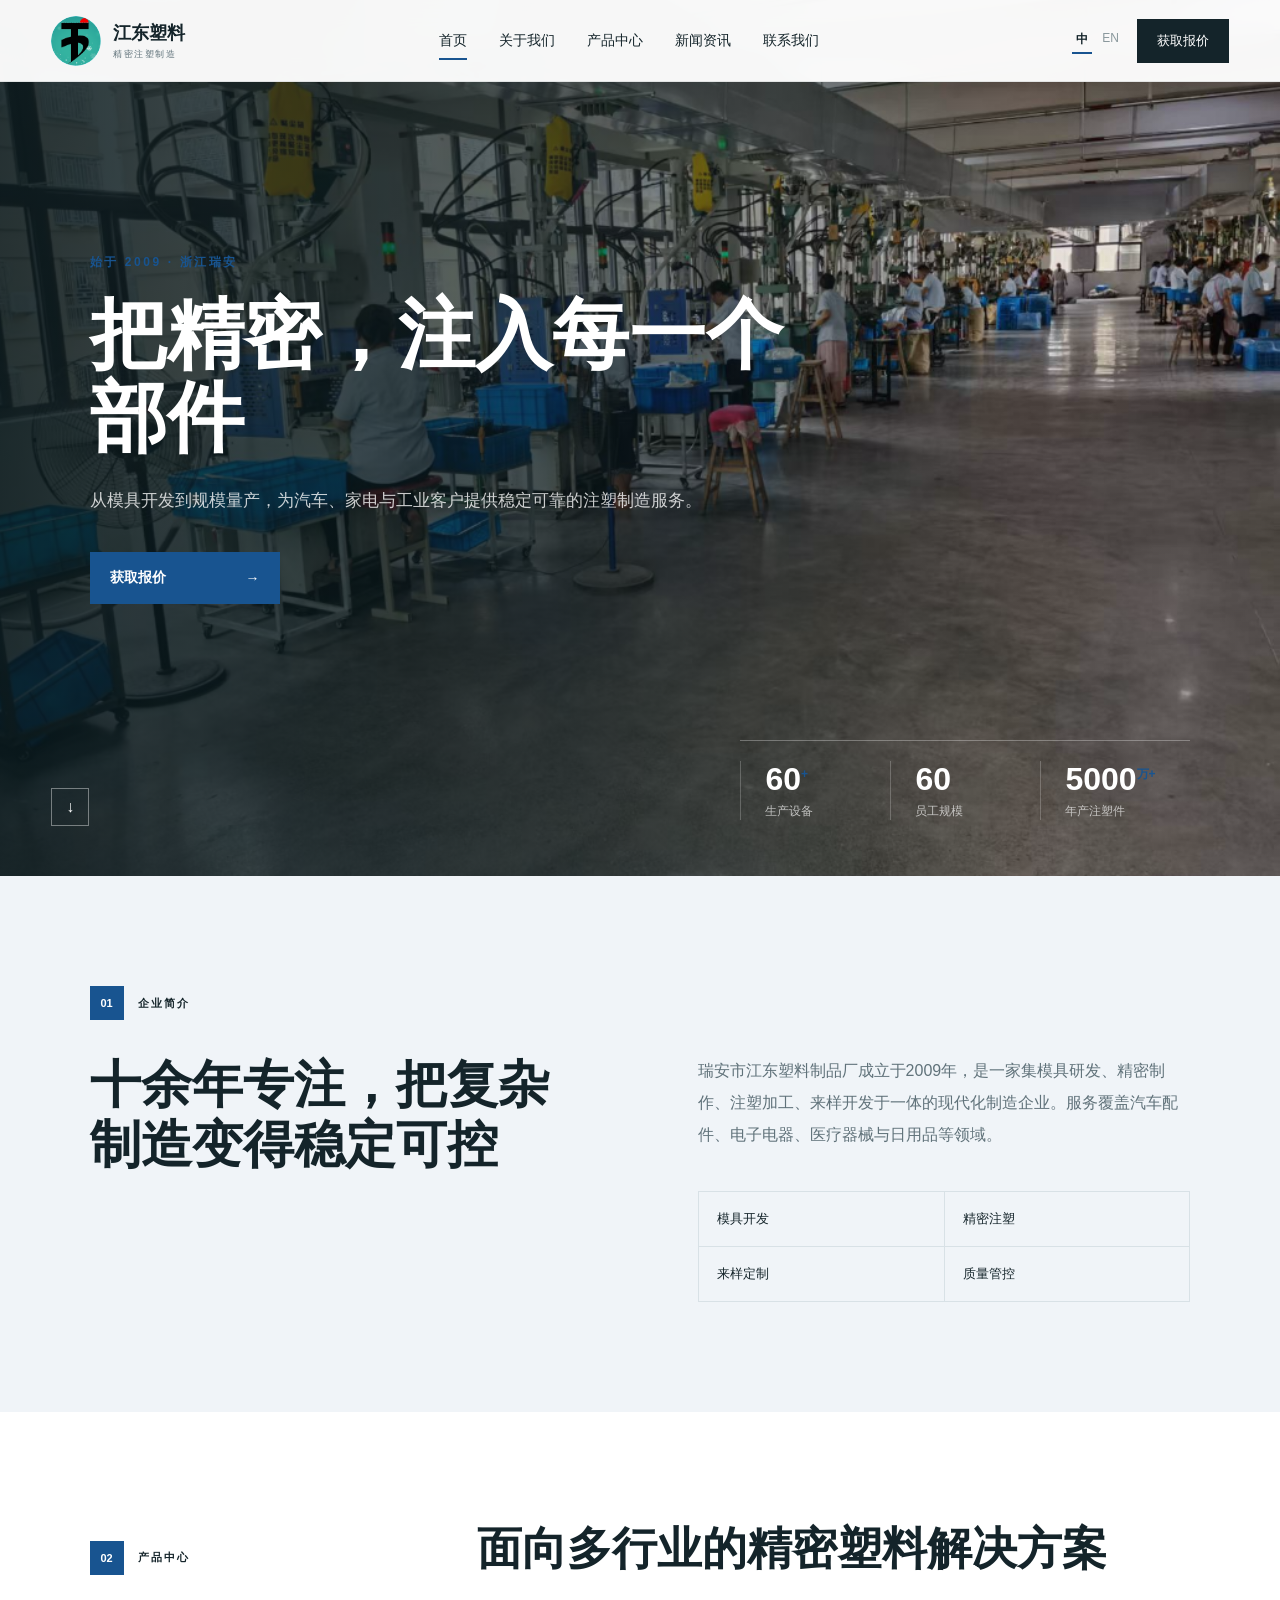
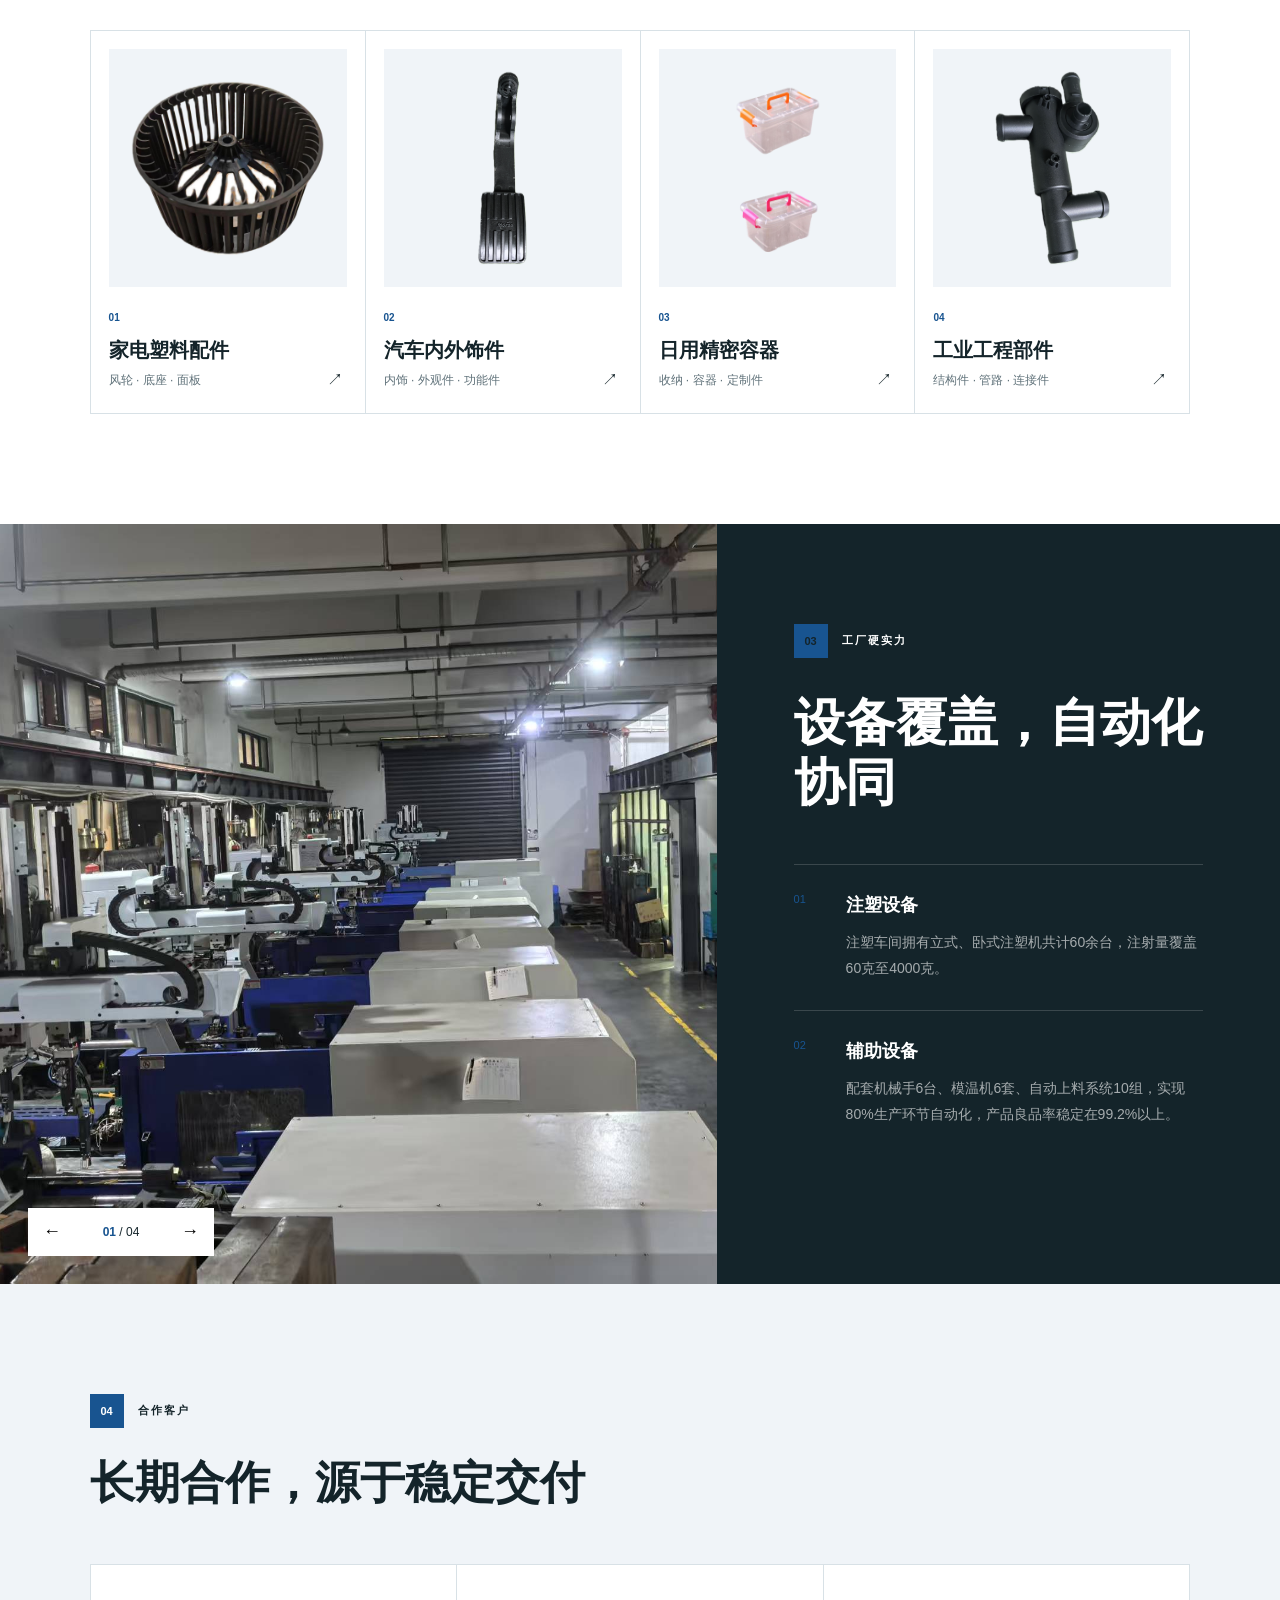
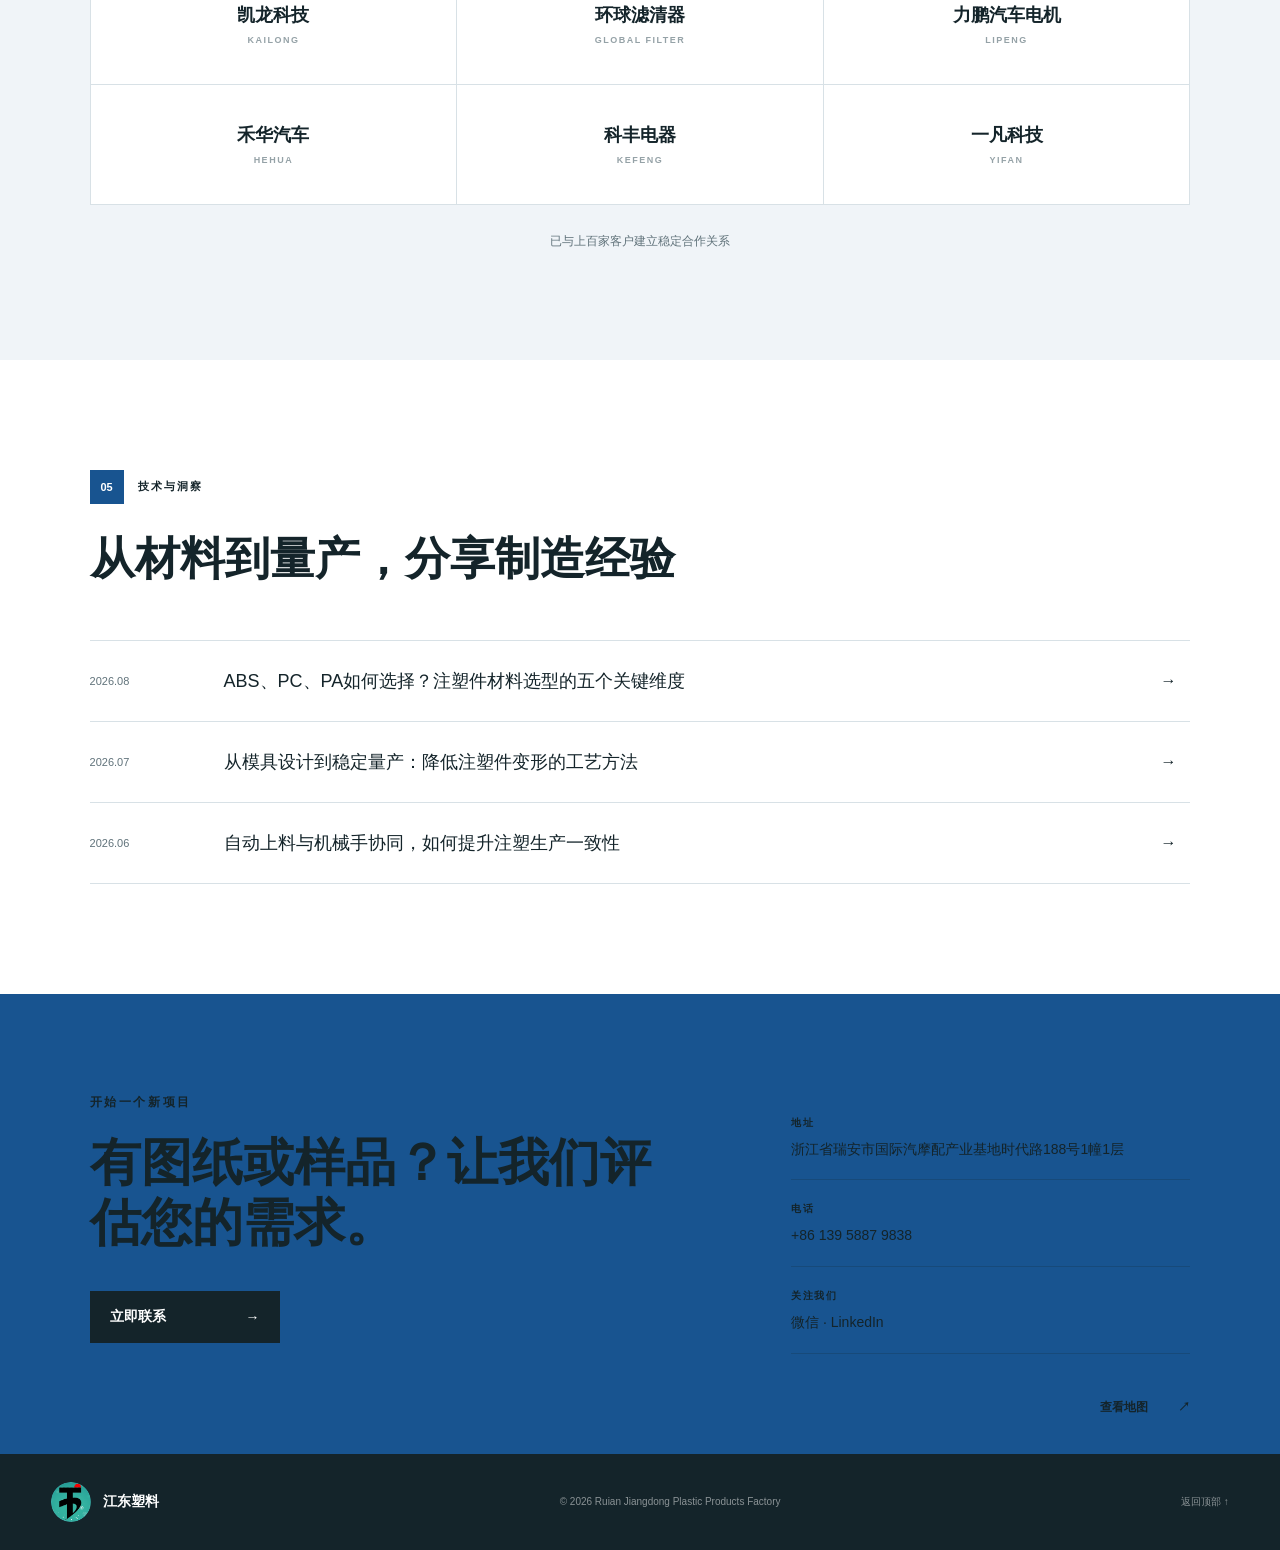
==== index.html @ 22dd4976 "chore: initialize jiangdong plastics site" ====
<!doctype html>
<html lang="zh-CN">
<head>
  <meta charset="UTF-8">
  <meta name="viewport" content="width=device-width, initial-scale=1.0">
  <meta name="description" content="瑞安市江东塑料制品厂专注精密注塑加工、模具开发与塑料制品制造，拥有60余台注塑设备，年产能5000万件以上。">
  <title>瑞安市江东塑料制品厂 | 精密注塑制造</title>
  <link rel="stylesheet" href="styles.css">
</head>
<body>
  <header class="site-header" id="top">
    <a class="brand" href="index.html" aria-label="江东塑料首页">
      <span class="brand-mark">JD</span>
      <span class="brand-name"><strong data-zh="江东塑料" data-en="JIANGDONG PLASTICS">江东塑料</strong><small data-zh="精密注塑制造" data-en="PRECISION INJECTION MOLDING">精密注塑制造</small></span>
    </a>
    <nav class="main-nav" id="mainNav" aria-label="主导航">
      <a href="index.html" class="active" data-zh="首页" data-en="Home">首页</a>
      <a href="about.html" data-zh="关于我们" data-en="About">关于我们</a>
      <a href="products.html" data-zh="产品中心" data-en="Products">产品中心</a>
      <a href="news.html" data-zh="新闻资讯" data-en="Insights">新闻资讯</a>
      <a href="contact.html" data-zh="联系我们" data-en="Contact">联系我们</a>
    </nav>
    <div class="header-actions">
      <button class="lang-toggle" id="langToggle" aria-label="切换语言"><span class="active">中</span><span>EN</span></button>
      <a class="header-cta" href="contact.html" data-zh="获取报价" data-en="Get a Quote">获取报价</a>
      <button class="menu-toggle" id="menuToggle" aria-label="打开菜单" aria-expanded="false"><span></span><span></span><span></span></button>
    </div>
  </header>

  <main>
    <section class="hero" id="home">
      <div class="hero-content">
        <p class="eyebrow" data-zh="始于 2009 · 浙江瑞安" data-en="SINCE 2009 · RUIAN, ZHEJIANG">始于 2009 · 浙江瑞安</p>
        <h1 data-zh="把精密，注入每一个部件" data-en="Precision molded into every part">把精密，<br>注入每一个部件</h1>
        <p class="hero-lead" data-zh="从模具开发到规模量产，为汽车、家电与工业客户提供稳定可靠的注塑制造服务。" data-en="From tooling to volume production, we deliver dependable injection molding for automotive, appliance and industrial customers.">从模具开发到规模量产，为汽车、家电与工业客户提供稳定可靠的注塑制造服务。</p>
        <a class="primary-button" href="#contact"><span data-zh="获取报价" data-en="Get a Quote">获取报价</span><span aria-hidden="true">→</span></a>
      </div>
      <div class="hero-stats" aria-label="核心数据">
        <div><strong>60<sup>+</sup></strong><span data-zh="生产设备" data-en="Machines">生产设备</span></div>
        <div><strong>60</strong><span data-zh="员工规模" data-en="Employees">员工规模</span></div>
        <div><strong>5000<sup>万+</sup></strong><span data-zh="年产注塑件" data-en="Parts / year">年产注塑件</span></div>
      </div>
      <a class="scroll-cue" href="#about" aria-label="向下浏览">↓</a>
    </section>

    <section class="about section" id="about">
      <div class="section-kicker"><span>01</span><p data-zh="企业简介" data-en="COMPANY PROFILE">企业简介</p></div>
      <div class="about-grid">
        <div>
          <h2 data-zh="十余年专注，把复杂制造变得稳定可控" data-en="Over a decade focused on reliable, repeatable manufacturing">十余年专注，<br>把复杂制造变得稳定可控</h2>
        </div>
        <div class="about-copy">
          <p data-zh="瑞安市江东塑料制品厂成立于2009年，是一家集模具研发、精密制作、注塑加工、来样开发于一体的现代化制造企业。服务覆盖汽车配件、电子电器、医疗器械与日用品等领域。" data-en="Founded in 2009, Ruian Jiangdong Plastic Products Factory integrates tooling R&D, precision manufacturing, injection molding and sample-based development. We serve automotive, electronics, medical and consumer-product sectors.">瑞安市江东塑料制品厂成立于2009年，是一家集模具研发、精密制作、注塑加工、来样开发于一体的现代化制造企业。服务覆盖汽车配件、电子电器、医疗器械与日用品等领域。</p>
          <div class="capability-row"><span data-zh="模具开发" data-en="Tooling">模具开发</span><span data-zh="精密注塑" data-en="Molding">精密注塑</span><span data-zh="来样定制" data-en="Customization">来样定制</span><span data-zh="质量管控" data-en="Quality Control">质量管控</span></div>
        </div>
      </div>
    </section>

    <section class="products section" id="products">
      <div class="section-heading">
        <div class="section-kicker"><span>02</span><p data-zh="产品中心" data-en="PRODUCT CENTER">产品中心</p></div>
        <h2 data-zh="面向多行业的精密塑料解决方案" data-en="Precision plastic solutions across industries">面向多行业的精密塑料解决方案</h2>
      </div>
      <div class="product-grid">
        <a class="product-item" href="products.html?category=appliance"><div class="product-image"><img src="assets/product-appliance.png" alt="家电塑料风轮配件"></div><span>01</span><h3 data-zh="家电塑料配件" data-en="Appliance Components">家电塑料配件</h3><p data-zh="风轮 · 底座 · 面板" data-en="Impellers · Bases · Panels">风轮 · 底座 · 面板</p><i>↗</i></a>
        <a class="product-item" href="products.html?category=auto"><div class="product-image"><img src="assets/product-auto.png" alt="汽车塑料踏板配件"></div><span>02</span><h3 data-zh="汽车内外饰件" data-en="Automotive Components">汽车内外饰件</h3><p data-zh="内饰 · 外观件 · 功能件" data-en="Interior · Exterior · Functional">内饰 · 外观件 · 功能件</p><i>↗</i></a>
        <a class="product-item" href="products.html?category=daily"><div class="product-image"><img src="assets/product-container.png" alt="日用精密塑料容器"></div><span>03</span><h3 data-zh="日用精密容器" data-en="Precision Containers">日用精密容器</h3><p data-zh="收纳 · 容器 · 定制件" data-en="Storage · Containers · Custom">收纳 · 容器 · 定制件</p><i>↗</i></a>
        <a class="product-item" href="products.html?category=industrial"><div class="product-image"><img src="assets/product-industrial.png" alt="工业塑料工程部件"></div><span>04</span><h3 data-zh="工业工程部件" data-en="Industrial Parts">工业工程部件</h3><p data-zh="结构件 · 管路 · 连接件" data-en="Structures · Fluid Parts · Connectors">结构件 · 管路 · 连接件</p><i>↗</i></a>
      </div>
    </section>

    <section class="factory" id="factory">
      <div class="factory-gallery">
        <img id="factoryImage" src="assets/workshop-vertical.png" alt="江东塑料注塑车间">
        <div class="gallery-controls"><button id="prevFactory" aria-label="上一张">←</button><span><b id="factoryIndex">01</b> / 04</span><button id="nextFactory" aria-label="下一张">→</button></div>
      </div>
      <div class="factory-copy">
        <div class="section-kicker light"><span>03</span><p data-zh="工厂硬实力" data-en="MANUFACTURING">工厂硬实力</p></div>
        <h2 data-zh="设备覆盖，自动化协同" data-en="Broad machine coverage, coordinated automation">设备覆盖，<br>自动化协同</h2>
        <div class="factory-detail"><span>01</span><div><h3 data-zh="注塑设备" data-en="Injection Molding">注塑设备</h3><p data-zh="注塑车间拥有立式、卧式注塑机共计60余台，注射量覆盖60克至4000克。" data-en="More than 60 vertical and horizontal molding machines cover shot weights from 60 g to 4,000 g.">注塑车间拥有立式、卧式注塑机共计60余台，注射量覆盖60克至4000克。</p></div></div>
        <div class="factory-detail"><span>02</span><div><h3 data-zh="辅助设备" data-en="Auxiliary Equipment">辅助设备</h3><p data-zh="配套机械手6台、模温机6套、自动上料系统10组，实现80%生产环节自动化，产品良品率稳定在99.2%以上。" data-en="Six robots, six mold-temperature controllers and ten auto-feeding systems automate 80% of production, with stable yields above 99.2%.">配套机械手6台、模温机6套、自动上料系统10组，实现80%生产环节自动化，产品良品率稳定在99.2%以上。</p></div></div>
      </div>
    </section>

    <section class="clients section">
      <div class="section-heading compact"><div class="section-kicker"><span>04</span><p data-zh="合作客户" data-en="TRUSTED BY">合作客户</p></div><h2 data-zh="长期合作，源于稳定交付" data-en="Long-term partnerships built on dependable delivery">长期合作，源于稳定交付</h2></div>
      <div class="client-wall"><span>凯龙科技<small>KAILONG</small></span><span>环球滤清器<small>GLOBAL FILTER</small></span><span>力鹏汽车电机<small>LIPENG</small></span><span>禾华汽车<small>HEHUA</small></span><span>科丰电器<small>KEFENG</small></span><span>一凡科技<small>YIFAN</small></span></div>
      <p class="client-note" data-zh="已与上百家客户建立稳定合作关系" data-en="Stable partnerships with more than 100 customers">已与上百家客户建立稳定合作关系</p>
    </section>

    <section class="insights section" id="news">
      <div class="section-heading compact"><div class="section-kicker"><span>05</span><p data-zh="技术与洞察" data-en="TECHNICAL INSIGHTS">技术与洞察</p></div><h2 data-zh="从材料到量产，分享制造经验" data-en="Manufacturing insight, from material to mass production">从材料到量产，分享制造经验</h2></div>
      <div class="article-list">
        <a href="#contact"><span>2026.08</span><h3 data-zh="ABS、PC、PA如何选择？注塑件材料选型的五个关键维度" data-en="Choosing ABS, PC or PA: five key dimensions for molded-part materials">ABS、PC、PA如何选择？注塑件材料选型的五个关键维度</h3><i>→</i></a>
        <a href="#contact"><span>2026.07</span><h3 data-zh="从模具设计到稳定量产：降低注塑件变形的工艺方法" data-en="From tooling to stable production: reducing deformation in molded parts">从模具设计到稳定量产：降低注塑件变形的工艺方法</h3><i>→</i></a>
        <a href="#contact"><span>2026.06</span><h3 data-zh="自动上料与机械手协同，如何提升注塑生产一致性" data-en="How auto-feeding and robots improve injection molding consistency">自动上料与机械手协同，如何提升注塑生产一致性</h3><i>→</i></a>
      </div>
    </section>

    <section class="contact" id="contact">
      <div class="contact-main">
        <p class="eyebrow" data-zh="开始一个新项目" data-en="START A NEW PROJECT">开始一个新项目</p>
        <h2 data-zh="有图纸或样品？让我们评估您的需求。" data-en="Have a drawing or sample? Let us evaluate your project.">有图纸或样品？<br>让我们评估您的需求。</h2>
        <a href="tel:13958879838" class="primary-button dark"><span data-zh="立即联系" data-en="Contact Us">立即联系</span><span>→</span></a>
      </div>
      <div class="contact-details">
        <div><span data-zh="地址" data-en="Address">地址</span><p data-zh="浙江省瑞安市国际汽摩配产业基地时代路188号1幢1层" data-en="Building 1, No. 188 Shidai Road, Ruian Auto & Motorcycle Parts Industrial Base, Zhejiang, China">浙江省瑞安市国际汽摩配产业基地<br>时代路188号1幢1层</p></div>
        <div><span data-zh="电话" data-en="Phone">电话</span><p><a href="tel:13958879838">+86 139 5887 9838</a></p></div>
        <div><span data-zh="关注我们" data-en="Follow">关注我们</span><p><a href="#">微信</a> · <a href="#">LinkedIn</a></p></div>
      </div>
      <a class="map-link" href="https://maps.google.com/?q=瑞安市国际汽摩配产业基地时代路188号" target="_blank" rel="noreferrer"><span data-zh="查看地图" data-en="View Map">查看地图</span><b>↗</b></a>
    </section>
  </main>

  <footer><a class="brand footer-brand" href="#top"><span class="brand-mark">JD</span><span class="brand-name"><strong data-zh="江东塑料" data-en="JIANGDONG PLASTICS">江东塑料</strong></span></a><p>© 2026 Ruian Jiangdong Plastic Products Factory</p><a href="#top" data-zh="返回顶部 ↑" data-en="Back to top ↑">返回顶部 ↑</a></footer>
  <script src="script.js"></script>
</body>
</html>
---- styles.css ----
:root{--cyan:#6dcad3;--cyan-dark:#3199a4;--ink:#14242a;--muted:#60727a;--gray:#f0f4f8;--line:#d8e1e6;--white:#fff;--header:82px}*{box-sizing:border-box}html{scroll-behavior:smooth}body{margin:0;color:var(--ink);font-family:Arial,"PingFang SC","Microsoft YaHei",sans-serif;background:var(--white)}a{color:inherit;text-decoration:none}button{font:inherit}.site-header{height:var(--header);position:fixed;z-index:20;top:0;left:0;right:0;display:flex;align-items:center;justify-content:space-between;padding:0 clamp(24px,4vw,72px);background:rgba(255,255,255,.96);border-bottom:1px solid rgba(20,36,42,.09);backdrop-filter:blur(12px)}.brand{display:flex;align-items:center;gap:12px}.brand-mark{display:grid;place-items:center;width:42px;height:42px;background:var(--cyan);color:var(--ink);font-weight:900;font-size:17px}.brand-name{display:flex;flex-direction:column}.brand-name strong{font-size:18px}.brand-name small{font-size:9px;color:var(--muted);margin-top:3px;letter-spacing:1.5px}.main-nav{display:flex;gap:clamp(20px,2.5vw,44px)}.main-nav a{font-size:14px;position:relative;padding:30px 0}.main-nav a:after{content:"";position:absolute;height:2px;left:0;right:100%;bottom:20px;background:var(--cyan-dark);transition:.25s}.main-nav a:hover:after{right:0}.header-actions{display:flex;align-items:center;gap:14px}.lang-toggle{display:flex;gap:6px;padding:0;background:none;border:0;cursor:pointer;color:#8a989d;font-size:12px}.lang-toggle span{padding:4px}.lang-toggle .active{color:var(--ink);font-weight:700;border-bottom:2px solid var(--cyan-dark)}.header-cta{background:var(--ink);color:white;padding:13px 20px;font-size:13px}.menu-toggle{display:none;border:0;background:none;width:40px;height:40px;padding:9px}.menu-toggle span{display:block;height:2px;background:var(--ink);margin:5px 0}.hero{min-height:calc(100vh - 24px);position:relative;display:flex;align-items:center;padding:calc(var(--header) + 60px) clamp(24px,7vw,130px) 160px;color:white;background:linear-gradient(90deg,rgba(9,25,29,.88) 0%,rgba(9,25,29,.63) 45%,rgba(9,25,29,.08) 80%),url("assets/hero-workshop.png") center/cover no-repeat}.hero-content{max-width:760px}.eyebrow{font-size:12px;font-weight:700;letter-spacing:2.6px;text-transform:uppercase;margin:0 0 22px;color:var(--cyan)}.hero h1{font-size:clamp(50px,6vw,90px);line-height:1.08;letter-spacing:0;margin:0 0 26px;max-width:880px}.hero-lead{max-width:620px;font-size:17px;line-height:1.9;color:rgba(255,255,255,.78);margin:0 0 34px}.primary-button{display:inline-flex;align-items:center;justify-content:space-between;gap:46px;min-width:190px;padding:17px 20px;background:var(--cyan);color:var(--ink);font-weight:700;font-size:14px;transition:.2s}.primary-button:hover{background:white;transform:translateY(-2px)}.hero-stats{position:absolute;display:flex;right:clamp(24px,7vw,130px);bottom:56px;border-top:1px solid rgba(255,255,255,.3);padding-top:20px}.hero-stats div{min-width:150px;padding-left:24px;border-left:1px solid rgba(255,255,255,.22);display:flex;flex-direction:column}.hero-stats strong{font-size:32px}.hero-stats sup{font-size:12px;color:var(--cyan)}.hero-stats span{font-size:12px;color:rgba(255,255,255,.66);margin-top:5px}.scroll-cue{position:absolute;bottom:50px;left:clamp(24px,4vw,72px);border:1px solid rgba(255,255,255,.4);width:38px;height:38px;display:grid;place-items:center}.section{padding:110px clamp(24px,7vw,130px)}.section-kicker{display:flex;align-items:center;gap:14px;margin-bottom:35px}.section-kicker span{width:34px;height:34px;display:grid;place-items:center;background:var(--cyan);font-size:11px;font-weight:700}.section-kicker p{margin:0;font-size:11px;letter-spacing:2px;font-weight:700}.about{background:var(--gray)}.about-grid{display:grid;grid-template-columns:1fr 1fr;gap:9vw}.about h2,.section-heading h2,.factory h2,.contact h2{font-size:clamp(36px,4vw,60px);line-height:1.18;letter-spacing:0;margin:0}.about-copy>p{font-size:16px;line-height:2;color:var(--muted);margin:0 0 40px}.capability-row{display:grid;grid-template-columns:repeat(2,1fr);gap:1px;background:var(--line);border:1px solid var(--line)}.capability-row span{padding:18px;background:var(--gray);font-size:13px}.section-heading{display:grid;grid-template-columns:1fr 2fr;gap:30px;align-items:end;margin-bottom:55px}.section-heading .section-kicker{margin:0}.section-heading h2{font-size:clamp(32px,3.5vw,52px)}.product-grid{display:grid;grid-template-columns:repeat(4,1fr);gap:1px;background:var(--line);border:1px solid var(--line)}.product-item{position:relative;background:white;padding:18px 18px 24px;min-width:0;transition:.25s}.product-item:hover{background:var(--gray)}.product-image{aspect-ratio:1/1;background:var(--gray);display:grid;place-items:center;overflow:hidden;margin-bottom:20px}.product-image img{width:88%;height:88%;object-fit:contain;transition:.3s}.product-item:hover img{transform:scale(1.06)}.product-item>span{font-size:10px;color:var(--cyan-dark);font-weight:700}.product-item h3{font-size:20px;margin:12px 0 8px}.product-item p{font-size:12px;color:var(--muted);margin:0}.product-item i{position:absolute;right:22px;bottom:22px;font-style:normal}.factory{display:grid;grid-template-columns:1.12fr .88fr;min-height:760px;background:var(--ink);color:white}.factory-gallery{position:relative;min-height:720px;background:#23343a}.factory-gallery img{width:100%;height:100%;position:absolute;object-fit:cover;transition:opacity .2s}.gallery-controls{position:absolute;left:28px;bottom:28px;display:flex;align-items:center;background:white;color:var(--ink)}.gallery-controls button{width:48px;height:48px;border:0;background:white;cursor:pointer;font-size:18px}.gallery-controls span{min-width:90px;text-align:center;font-size:12px}.gallery-controls b{color:var(--cyan-dark)}.factory-copy{padding:100px clamp(34px,6vw,100px)}.section-kicker.light span{color:var(--ink)}.factory h2{margin-bottom:50px}.factory-detail{display:grid;grid-template-columns:34px 1fr;gap:18px;padding:28px 0;border-top:1px solid rgba(255,255,255,.16)}.factory-detail>span{color:var(--cyan);font-size:11px}.factory-detail h3{font-size:18px;margin:0 0 12px}.factory-detail p{font-size:14px;line-height:1.9;color:rgba(255,255,255,.62);margin:0}.section-heading.compact{display:block}.section-heading.compact .section-kicker{margin-bottom:28px}.section-heading.compact h2{max-width:800px}.clients{background:var(--gray)}.client-wall{display:grid;grid-template-columns:repeat(3,1fr);border-top:1px solid var(--line);border-left:1px solid var(--line)}.client-wall>span{min-height:120px;background:white;border-right:1px solid var(--line);border-bottom:1px solid var(--line);display:flex;align-items:center;justify-content:center;flex-direction:column;font-weight:700;font-size:18px}.client-wall small{font-size:9px;color:#95a2a7;letter-spacing:1.5px;margin-top:8px}.client-note{text-align:center;color:var(--muted);font-size:12px;margin:28px 0 0}.insights{background:white}.article-list{border-top:1px solid var(--line)}.article-list a{display:grid;grid-template-columns:110px 1fr 30px;gap:24px;align-items:center;padding:28px 0;border-bottom:1px solid var(--line);transition:.2s}.article-list a:hover{padding-left:15px;color:var(--cyan-dark)}.article-list span{font-size:11px;color:var(--muted)}.article-list h3{font-size:18px;font-weight:500;margin:0}.article-list i{font-style:normal}.contact{display:grid;grid-template-columns:1.2fr .8fr;position:relative;background:var(--cyan);padding:100px clamp(24px,7vw,130px);gap:8vw}.contact .eyebrow{color:var(--ink)}.contact h2{margin-bottom:38px}.primary-button.dark{background:var(--ink);color:white}.contact-details{display:flex;flex-direction:column;justify-content:center}.contact-details>div{padding:18px 0;border-bottom:1px solid rgba(20,36,42,.22)}.contact-details span{font-size:10px;letter-spacing:1.5px;font-weight:700}.contact-details p{font-size:14px;line-height:1.7;margin:8px 0 0}.map-link{position:absolute;right:clamp(24px,7vw,130px);bottom:38px;display:flex;gap:30px;font-size:12px;font-weight:700}footer{padding:28px clamp(24px,4vw,72px);background:var(--ink);color:white;display:flex;align-items:center;justify-content:space-between}footer p,footer>a:last-child{font-size:10px;color:rgba(255,255,255,.5)}.footer-brand .brand-mark{width:34px;height:34px;font-size:13px}.footer-brand .brand-name strong{font-size:14px}
@media(max-width:980px){:root{--header:70px}.main-nav{position:fixed;top:var(--header);left:0;right:0;background:white;flex-direction:column;gap:0;padding:20px 28px 30px;transform:translateY(-130%);opacity:0;transition:.25s;z-index:-1;border-bottom:1px solid var(--line)}.main-nav.open{transform:translateY(0);opacity:1}.main-nav a{padding:16px 0;border-bottom:1px solid var(--line)}.main-nav a:after{display:none}.header-cta{display:none}.menu-toggle{display:block}.hero{min-height:820px;align-items:flex-start;padding-top:170px}.hero-stats{left:24px;right:24px;bottom:70px}.hero-stats div{flex:1;min-width:0}.scroll-cue{display:none}.product-grid{grid-template-columns:repeat(2,1fr)}.factory{grid-template-columns:1fr}.factory-gallery{min-height:560px}.factory-copy{padding:80px 40px}.section-heading{grid-template-columns:1fr}.client-wall{grid-template-columns:repeat(2,1fr)}.contact{grid-template-columns:1fr;gap:50px;padding-bottom:110px}}
@media(max-width:620px){.site-header{padding:0 18px}.brand-name strong{font-size:15px}.brand-name small{display:none}.brand-mark{width:38px;height:38px}.header-actions{gap:8px}.hero{min-height:760px;padding:138px 22px 190px;background-position:62% center}.hero h1{font-size:46px}.hero-lead{font-size:14px;line-height:1.8}.hero-stats{display:grid;grid-template-columns:repeat(3,1fr);left:22px;right:22px;bottom:55px}.hero-stats div{padding-left:10px}.hero-stats strong{font-size:23px}.hero-stats span{font-size:10px}.section{padding:76px 22px}.about-grid{grid-template-columns:1fr;gap:32px}.about h2{font-size:35px}.about-copy>p{font-size:14px}.capability-row{grid-template-columns:1fr 1fr}.section-heading{margin-bottom:36px}.section-heading h2{font-size:34px}.product-grid{grid-template-columns:1fr}.product-image{aspect-ratio:4/3}.product-item h3{font-size:19px}.factory-gallery{min-height:420px}.factory-copy{padding:70px 22px}.factory h2{font-size:38px}.client-wall{grid-template-columns:1fr 1fr}.client-wall>span{font-size:14px;min-height:100px}.article-list a{grid-template-columns:1fr 26px;gap:10px}.article-list span{grid-column:1/3}.article-list h3{font-size:16px;line-height:1.6}.contact{padding:74px 22px 110px}.contact h2{font-size:38px}.map-link{left:22px;right:auto}footer{gap:20px;flex-wrap:wrap}footer p{order:3;width:100%}}

/* Interior pages */
.main-nav a.active:after{right:0}.inner-hero{min-height:580px;padding:calc(var(--header) + 100px) clamp(24px,7vw,130px) 90px;display:grid;grid-template-columns:1.5fr .7fr;gap:8vw;align-items:end;color:#fff;background-color:var(--ink);background-position:center;background-size:cover}.inner-hero h1,.contact-hero h1{font-size:clamp(48px,6vw,82px);line-height:1.08;letter-spacing:0;margin:0}.inner-hero>p{font-size:15px;line-height:2;color:rgba(255,255,255,.7);margin:0}.about-hero{background-image:linear-gradient(90deg,rgba(9,25,29,.9),rgba(9,25,29,.42)),url("assets/workshop-vertical.png")}.products-hero{background-image:linear-gradient(90deg,rgba(9,25,29,.92),rgba(9,25,29,.45)),url("assets/hero-workshop.png")}.news-hero{background-image:linear-gradient(90deg,rgba(9,25,29,.92),rgba(9,25,29,.5)),url("assets/workshop-auto.png")}.profile-band,.featured-article,.contact-layout{display:grid;grid-template-columns:1fr 1fr;gap:7vw;align-items:center}.profile-image{height:560px}.profile-image img,.featured-image img{width:100%;height:100%;object-fit:cover}.profile-band h2,.timeline-section h2,.system-section h2,.honors h2,.featured-article h2,.news-index h2,.knowledge-band h2,.contact-layout h2,.response-steps h2,.location-band h2,.page-cta h2,.process-band h2{font-size:clamp(32px,3.5vw,54px);line-height:1.18;letter-spacing:0;margin:0}.profile-band>div:last-child>p{font-size:15px;line-height:2;color:var(--muted);margin:28px 0 36px}.profile-numbers{display:grid;grid-template-columns:repeat(3,1fr);border-top:1px solid var(--line)}.profile-numbers span{display:flex;flex-direction:column;padding:24px 8px 0;border-right:1px solid var(--line)}.profile-numbers b{font-size:30px}.profile-numbers small{font-size:10px;color:var(--muted);margin-top:6px}.timeline-section,.catalog,.news-index{background:var(--gray)}.timeline{display:grid;grid-template-columns:repeat(4,1fr);border-top:1px solid #bfcbd0}.timeline article{padding:32px 28px 10px 0;border-right:1px solid #bfcbd0}.timeline article+article{padding-left:28px}.timeline b{font-size:28px;color:var(--cyan-dark)}.timeline h3{font-size:17px;margin:28px 0 10px}.timeline p,.news-rows p{font-size:12px;line-height:1.8;color:var(--muted);margin:0}.system-section,.knowledge-band{display:grid;grid-template-columns:1fr 1fr;background:var(--ink);color:#fff}.system-copy,.knowledge-band>div{padding:100px clamp(30px,7vw,100px)}.system-section>img,.knowledge-band img{width:100%;height:100%;min-height:650px;object-fit:cover}.system-list{margin-top:48px}.system-list article{display:grid;grid-template-columns:34px 1fr;gap:18px;padding:25px 0;border-top:1px solid rgba(255,255,255,.16)}.system-list article>span{color:var(--cyan);font-size:10px}.system-list h3{margin:0 0 9px}.system-list p,.knowledge-band p:not(.eyebrow){margin:0;color:rgba(255,255,255,.62);font-size:13px;line-height:1.8}.honor-strip{display:grid;grid-template-columns:repeat(4,1fr);gap:20px}.honor-strip img{width:100%;height:330px;object-fit:contain;background:var(--gray);padding:15px}.page-cta{display:flex;align-items:center;justify-content:space-between;gap:40px;padding:70px clamp(24px,7vw,130px);background:var(--cyan)}.page-cta p{font-size:11px;font-weight:700}.page-cta h2{font-size:clamp(28px,3.2vw,48px);max-width:850px}.catalog-toolbar{display:flex;align-items:center;justify-content:space-between;gap:30px;margin-bottom:40px}.catalog-toolbar>p{font-size:11px;font-weight:700}.filter-tabs{display:flex;flex-wrap:wrap;border-bottom:1px solid #bdc8cd}.filter-tabs button{border:0;background:none;padding:13px 18px;cursor:pointer;color:var(--muted);font-size:12px;border-bottom:2px solid transparent}.filter-tabs button.active{color:var(--ink);font-weight:700;border-bottom-color:var(--cyan-dark)}.catalog-grid{display:grid;grid-template-columns:repeat(3,1fr);gap:1px;background:var(--line);border:1px solid var(--line)}.catalog-grid article{background:#fff;padding:20px}.catalog-grid article.hidden{display:none}.catalog-grid article>div{height:270px;background:#f7f9fa;display:grid;place-items:center;margin-bottom:18px}.catalog-grid img{width:88%;height:88%;object-fit:contain;transition:.25s}.catalog-grid article:hover img{transform:scale(1.05)}.catalog-grid small{color:var(--cyan-dark);font-size:10px}.catalog-grid h2{font-size:19px;margin:10px 0 8px}.catalog-grid p{font-size:11px;color:var(--muted);margin:0}.process-band,.response-steps{padding:90px clamp(24px,7vw,130px);display:grid;grid-template-columns:.8fr 1.2fr;gap:7vw;align-items:end}.process-band{background:var(--ink);color:#fff}.process-band ol,.response-steps ol{display:grid;grid-template-columns:repeat(2,1fr);list-style:none;margin:0;padding:0;border-top:1px solid rgba(255,255,255,.2)}.process-band li{display:flex;gap:15px;padding:24px 12px;border-bottom:1px solid rgba(255,255,255,.2)}.process-band li b{color:var(--cyan);font-size:11px}.featured-image{height:500px}.featured-article article>span{font-size:10px;color:var(--muted)}.featured-article h2{font-size:clamp(30px,3.3vw,50px);margin:24px 0}.featured-article p{font-size:14px;line-height:2;color:var(--muted)}.featured-article a{display:inline-block;font-size:13px;font-weight:700;margin-top:18px;border-bottom:1px solid var(--ink)}.news-rows{border-top:1px solid #cbd5d9}.news-rows article{display:grid;grid-template-columns:100px 1fr 30px;gap:28px;padding:30px 0;border-bottom:1px solid #cbd5d9}.news-rows article>span,.news-rows small{font-size:10px;color:var(--muted)}.news-rows h3{font-size:20px;margin:8px 0}.news-rows i{font-style:normal}.knowledge-band p:not(.eyebrow){margin:24px 0 32px}.contact-hero{min-height:700px;background:var(--ink);color:#fff;display:grid;grid-template-columns:1fr 1fr;padding-top:var(--header)}.contact-hero>div{padding:100px clamp(24px,7vw,130px);display:flex;flex-direction:column;justify-content:center}.contact-hero>div>p:last-child{color:rgba(255,255,255,.65);font-size:14px;line-height:1.9;margin-top:28px}.contact-hero img{width:100%;height:100%;object-fit:cover}.contact-info dl{margin:35px 0}.contact-info dl>div{padding:18px 0;border-top:1px solid var(--line);display:grid;grid-template-columns:130px 1fr}.contact-info dt{font-size:11px;color:var(--muted)}.contact-info dd{font-size:14px;line-height:1.7;margin:0}.direct-actions{display:flex;gap:28px;font-size:12px;font-weight:700}.quote-panel{background:var(--gray);padding:48px}.quote-panel>p{font-size:10px;color:var(--cyan-dark);font-weight:700}.quote-panel h2{font-size:clamp(28px,3vw,42px);margin:18px 0 30px}.quote-panel ul{list-style:none;margin:0 0 30px;padding:0}.quote-panel li{display:grid;grid-template-columns:36px 1fr;gap:14px;padding:16px 0;border-top:1px solid var(--line)}.quote-panel li>span{font-size:10px;color:var(--cyan-dark)}.quote-panel li div{display:flex;flex-direction:column;gap:5px}.quote-panel li small{font-size:11px;color:var(--muted)}.response-steps{background:var(--cyan)}.response-steps .eyebrow{color:var(--ink)}.response-steps ol{grid-template-columns:repeat(3,1fr);border-top-color:rgba(20,36,42,.28)}.response-steps li{padding:25px 18px 0;border-right:1px solid rgba(20,36,42,.2);display:flex;flex-direction:column}.response-steps b{font-size:11px}.response-steps span{font-size:15px;font-weight:700;margin:22px 0 8px}.response-steps small{font-size:10px;color:#42616a}.location-band{padding:75px clamp(24px,7vw,130px);background:var(--gray);display:flex;justify-content:space-between;align-items:center;gap:30px}.location-band p{font-size:10px;color:var(--cyan-dark);font-weight:700}.location-band>a{display:flex;gap:35px;font-size:12px;font-weight:700}
@media(max-width:980px){.inner-hero{grid-template-columns:1fr;padding-top:150px}.profile-band,.featured-article,.contact-layout,.system-section,.knowledge-band,.contact-hero{grid-template-columns:1fr}.timeline{grid-template-columns:repeat(2,1fr)}.honor-strip{grid-template-columns:repeat(2,1fr)}.catalog-grid{grid-template-columns:repeat(2,1fr)}.process-band,.response-steps{grid-template-columns:1fr}.contact-hero img{height:460px}.catalog-toolbar{align-items:flex-start;flex-direction:column}}
@media(max-width:620px){.inner-hero{min-height:560px;padding:130px 22px 65px;gap:34px}.inner-hero h1,.contact-hero h1{font-size:42px}.profile-band{gap:35px}.profile-image{height:360px}.timeline{grid-template-columns:1fr}.timeline article,.timeline article+article{padding:25px 0;border-right:0}.system-copy,.knowledge-band>div{padding:70px 22px}.system-section>img,.knowledge-band img{min-height:420px}.honor-strip{grid-template-columns:1fr 1fr;gap:8px}.honor-strip img{height:220px;padding:8px}.page-cta{align-items:flex-start;flex-direction:column}.catalog-grid{grid-template-columns:1fr}.catalog-grid article>div{height:250px}.filter-tabs{display:grid;grid-template-columns:1fr 1fr;width:100%}.process-band,.response-steps{padding:70px 22px}.process-band ol,.response-steps ol{grid-template-columns:1fr}.featured-image{height:330px}.news-rows article{grid-template-columns:1fr 24px;gap:10px}.news-rows article>span{grid-column:1/3}.contact-hero{padding-top:70px}.contact-hero>div{padding:80px 22px}.contact-hero img{height:330px}.quote-panel{padding:30px 22px}.contact-info dl>div{grid-template-columns:1fr;gap:8px}.location-band{align-items:flex-start;flex-direction:column}}

/* Brand refresh */
:root{--cyan:#185490;--cyan-dark:#185490}
.brand-mark{flex:0 0 auto;width:50px;height:50px;border-radius:50%;background:transparent url("assets/logo.png") center/contain no-repeat;color:transparent;font-size:0;overflow:hidden}
.footer-brand .brand-mark{width:40px;height:40px}
.primary-button,.section-kicker span{color:#fff}
.primary-button:hover{color:var(--ink)}
.page-cta,.response-steps{color:#fff}
.page-cta p,.response-steps .eyebrow{color:#fff}
.response-steps small{color:rgba(255,255,255,.72)}
.product-image,.catalog-grid article>div{position:relative;min-width:0;overflow:hidden;padding:0}
.product-image img,.catalog-grid img{position:absolute;inset:22px;display:block;width:calc(100% - 44px);height:calc(100% - 44px);max-width:none;max-height:none;object-fit:contain}
.catalog-grid article{min-width:0;overflow:hidden}
.catalog-grid h2,.catalog-grid p{max-width:100%;overflow-wrap:anywhere}
@media(max-width:620px){.brand-mark{width:42px;height:42px}.footer-brand .brand-mark{width:36px;height:36px}.catalog-grid article>div{height:230px}.product-image img,.catalog-grid img{inset:18px;width:calc(100% - 36px);height:calc(100% - 36px)}}
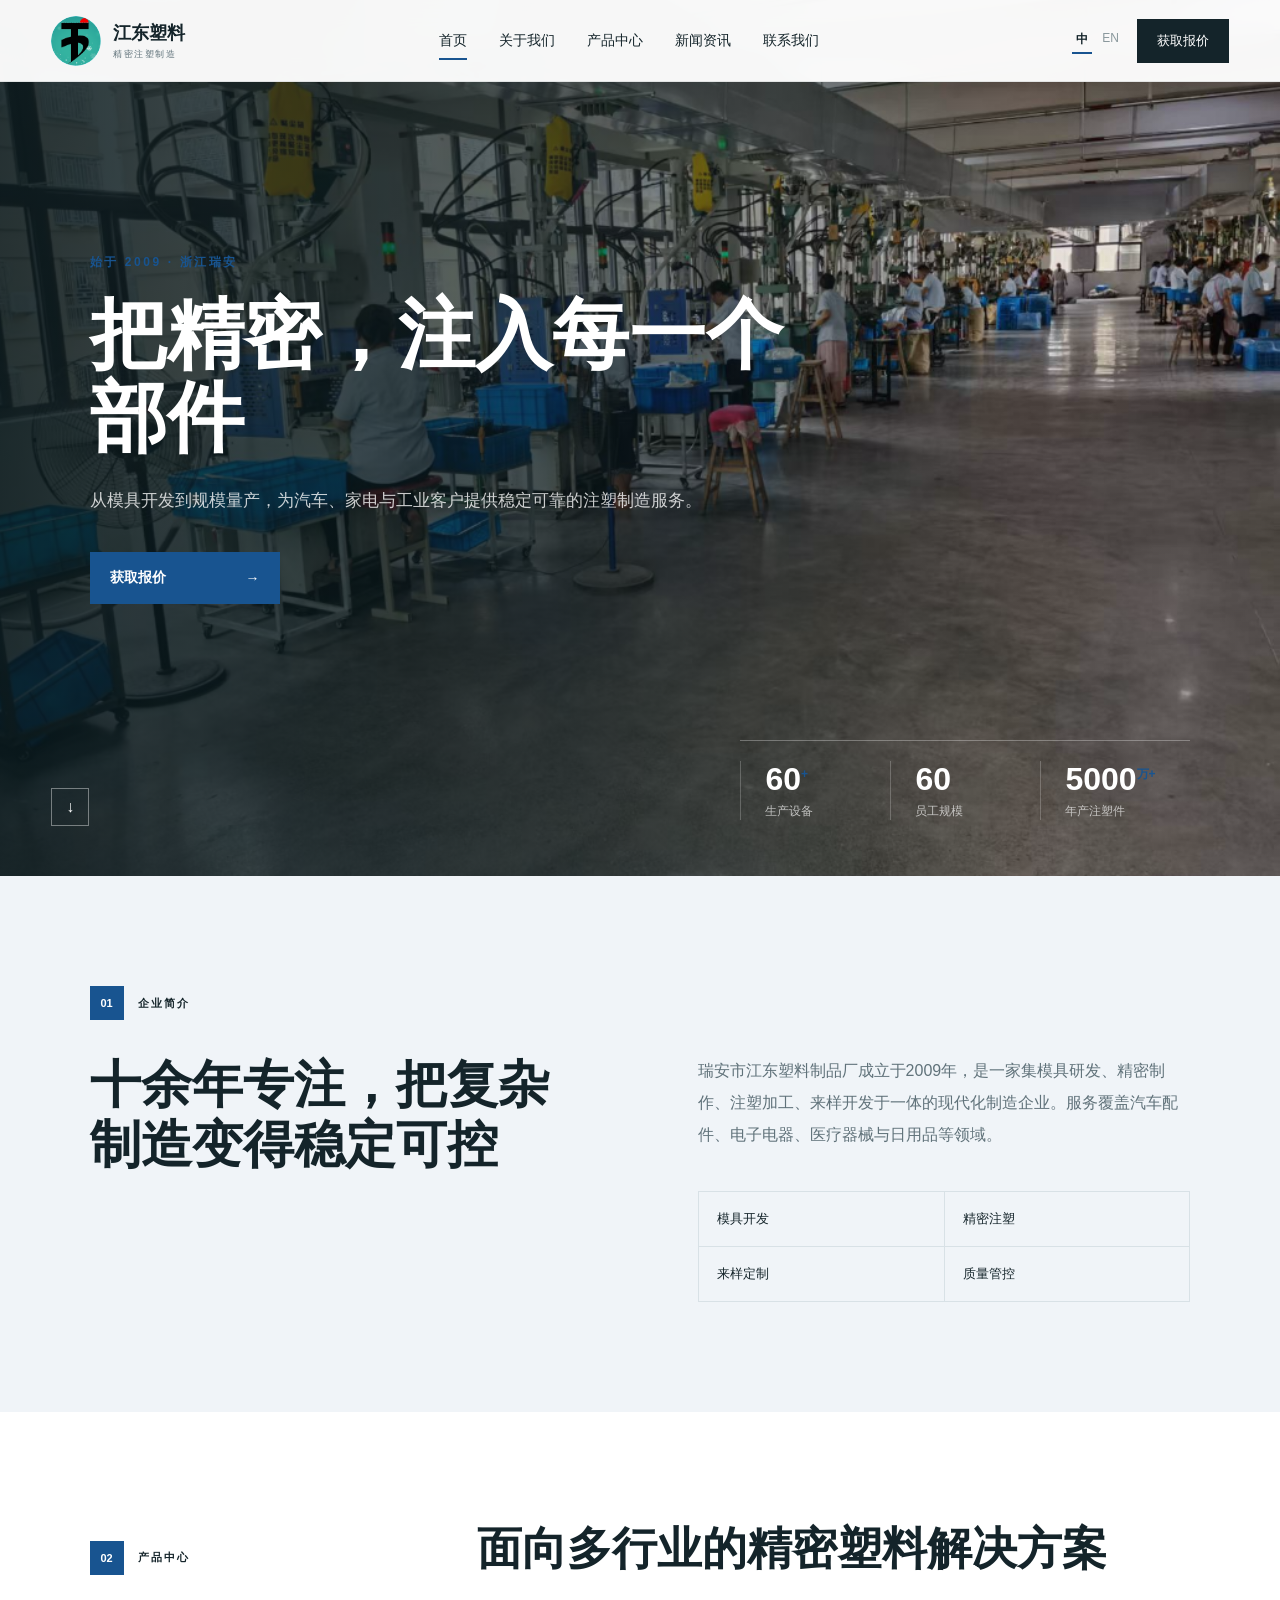
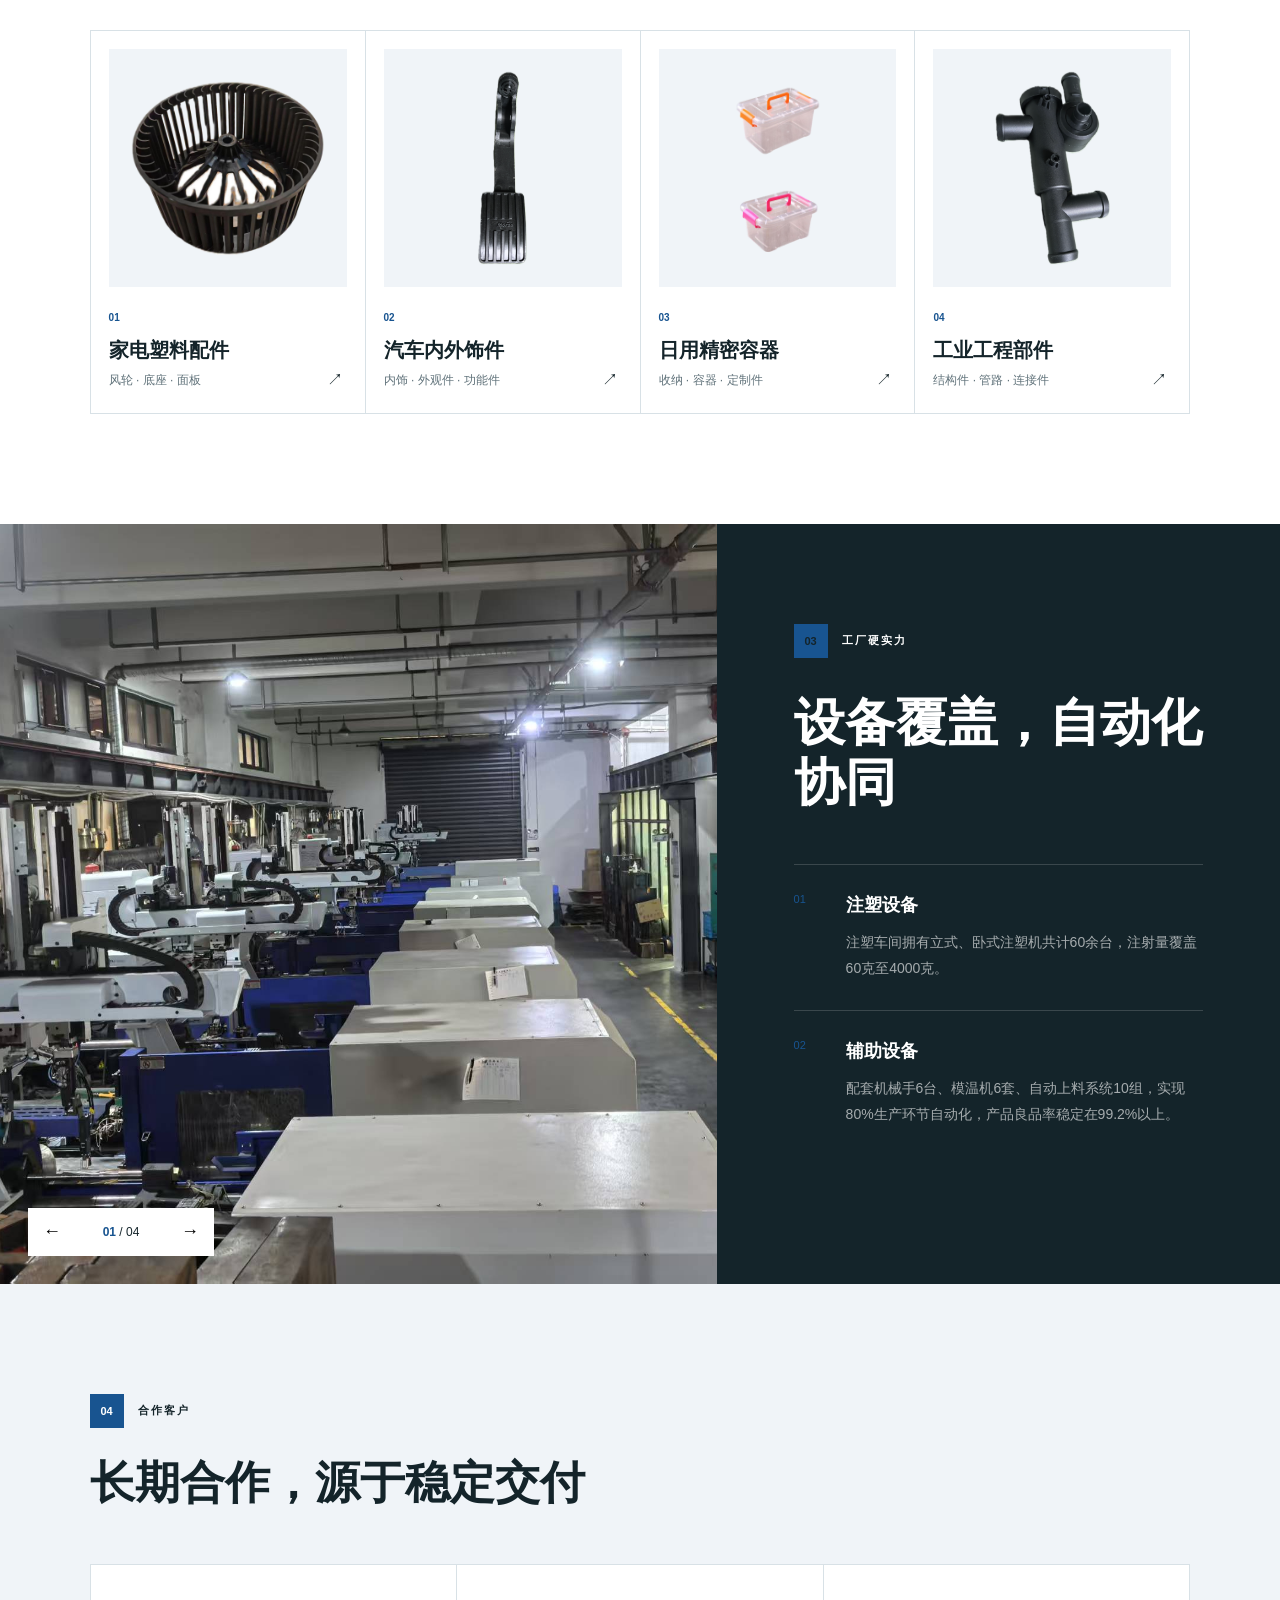
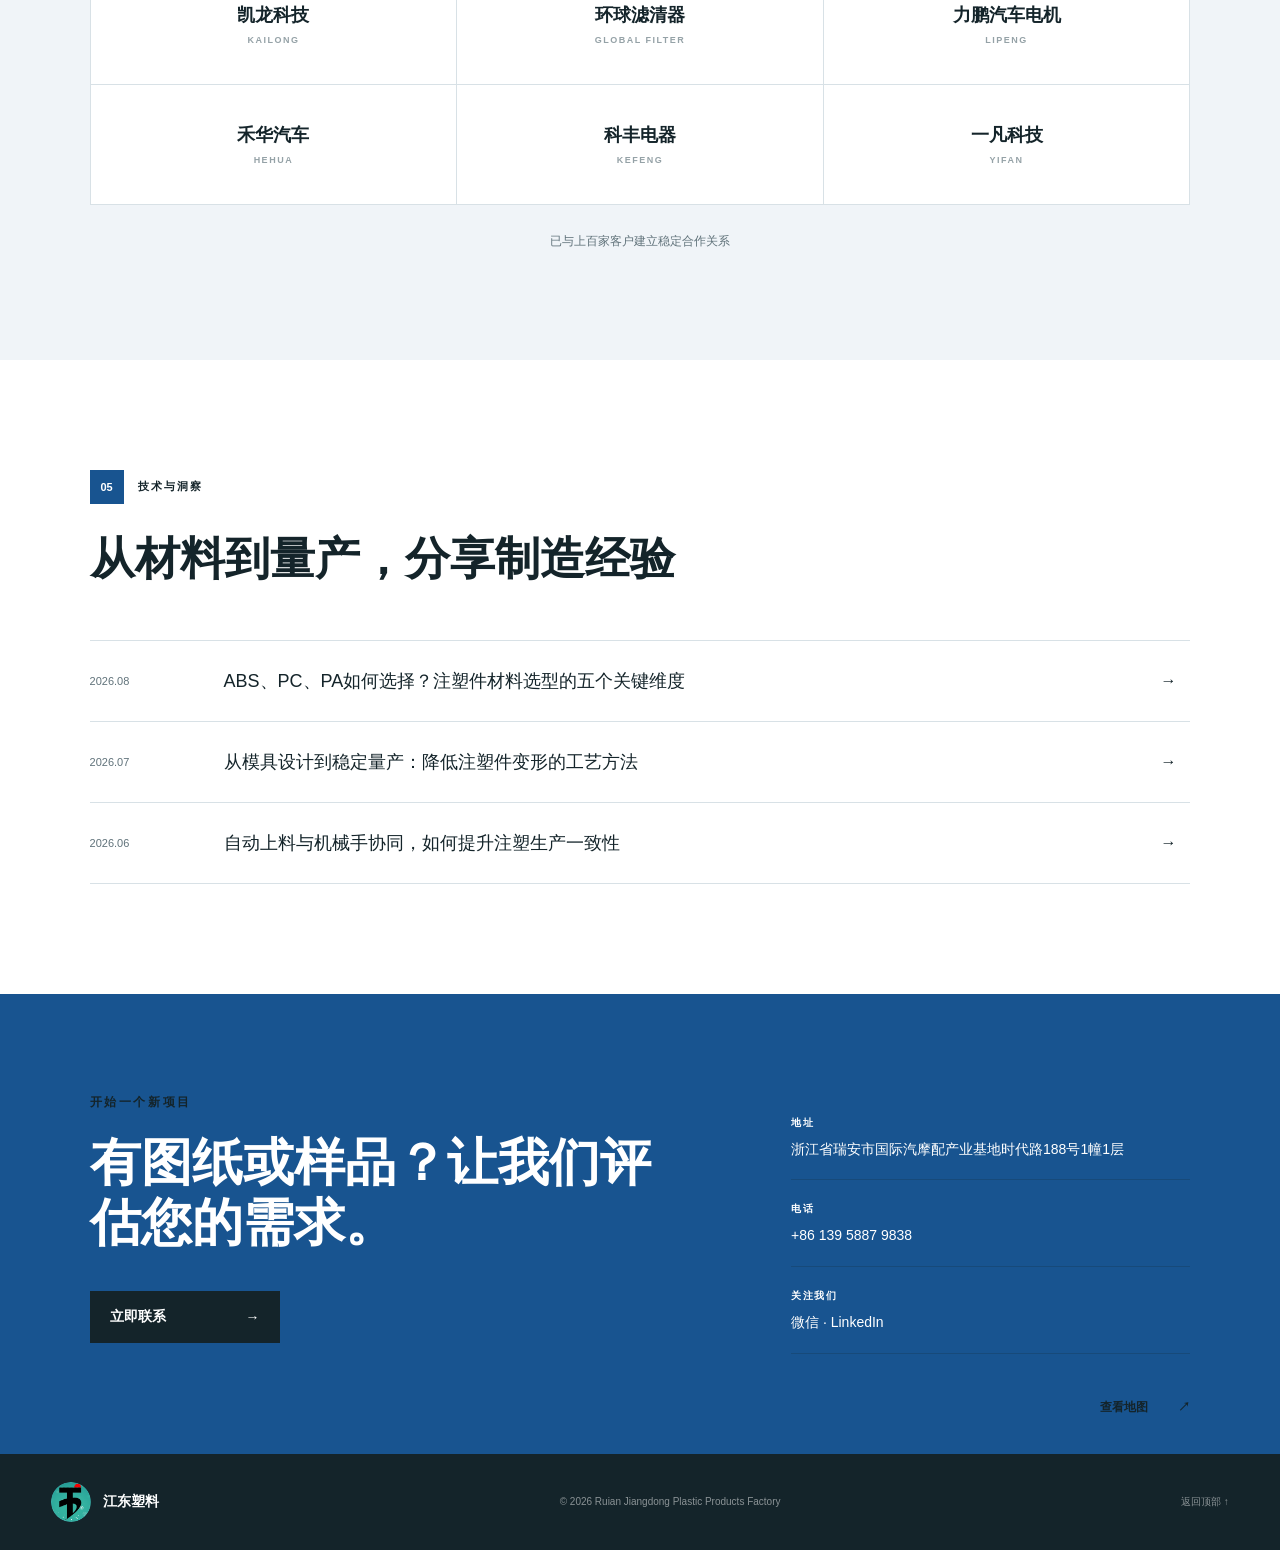
==== commit 0adc40a0: "feat: improve back to top and contact contrast" ====
--- a/index.html
+++ b/index.html
@@ -112,7 +112,7 @@
     </section>
   </main>
 
-  <footer><a class="brand footer-brand" href="#top"><span class="brand-mark">JD</span><span class="brand-name"><strong data-zh="江东塑料" data-en="JIANGDONG PLASTICS">江东塑料</strong></span></a><p>© 2026 Ruian Jiangdong Plastic Products Factory</p><a href="#top" data-zh="返回顶部 ↑" data-en="Back to top ↑">返回顶部 ↑</a></footer>
+  <footer><a class="brand footer-brand" href="#top"><span class="brand-mark">JD</span><span class="brand-name"><strong data-zh="江东塑料" data-en="JIANGDONG PLASTICS">江东塑料</strong></span></a><p>© 2026 Ruian Jiangdong Plastic Products Factory</p><a class="back-to-top" href="#top" data-zh="返回顶部 ↑" data-en="Back to top ↑">返回顶部 ↑</a></footer>
   <script src="script.js"></script>
 </body>
 </html>
--- a/styles.css
+++ b/styles.css
@@ -21,3 +21,5 @@
 .catalog-grid article{min-width:0;overflow:hidden}
 .catalog-grid h2,.catalog-grid p{max-width:100%;overflow-wrap:anywhere}
 @media(max-width:620px){.brand-mark{width:42px;height:42px}.footer-brand .brand-mark{width:36px;height:36px}.catalog-grid article>div{height:230px}.product-image img,.catalog-grid img{inset:18px;width:calc(100% - 36px);height:calc(100% - 36px)}}
+.contact h2{color:var(--white)}
+.contact-details{color:var(--white)}
